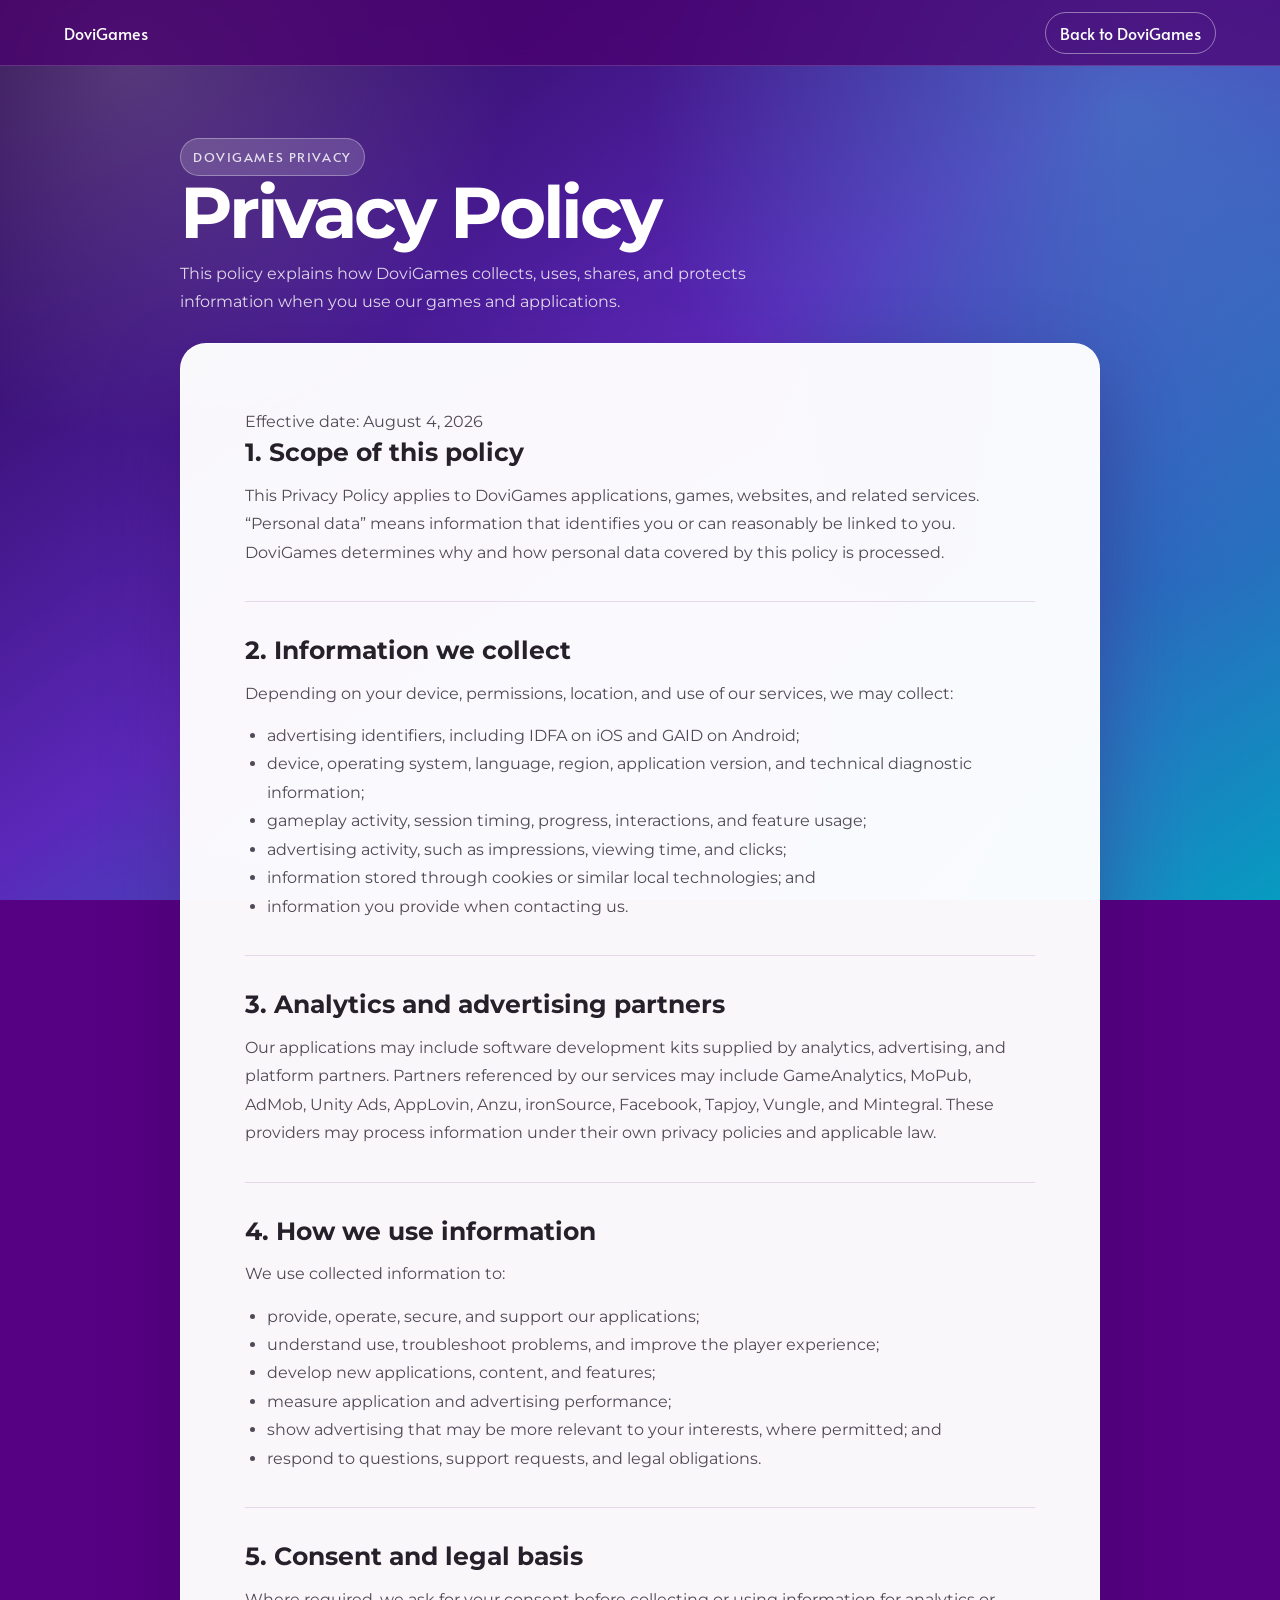
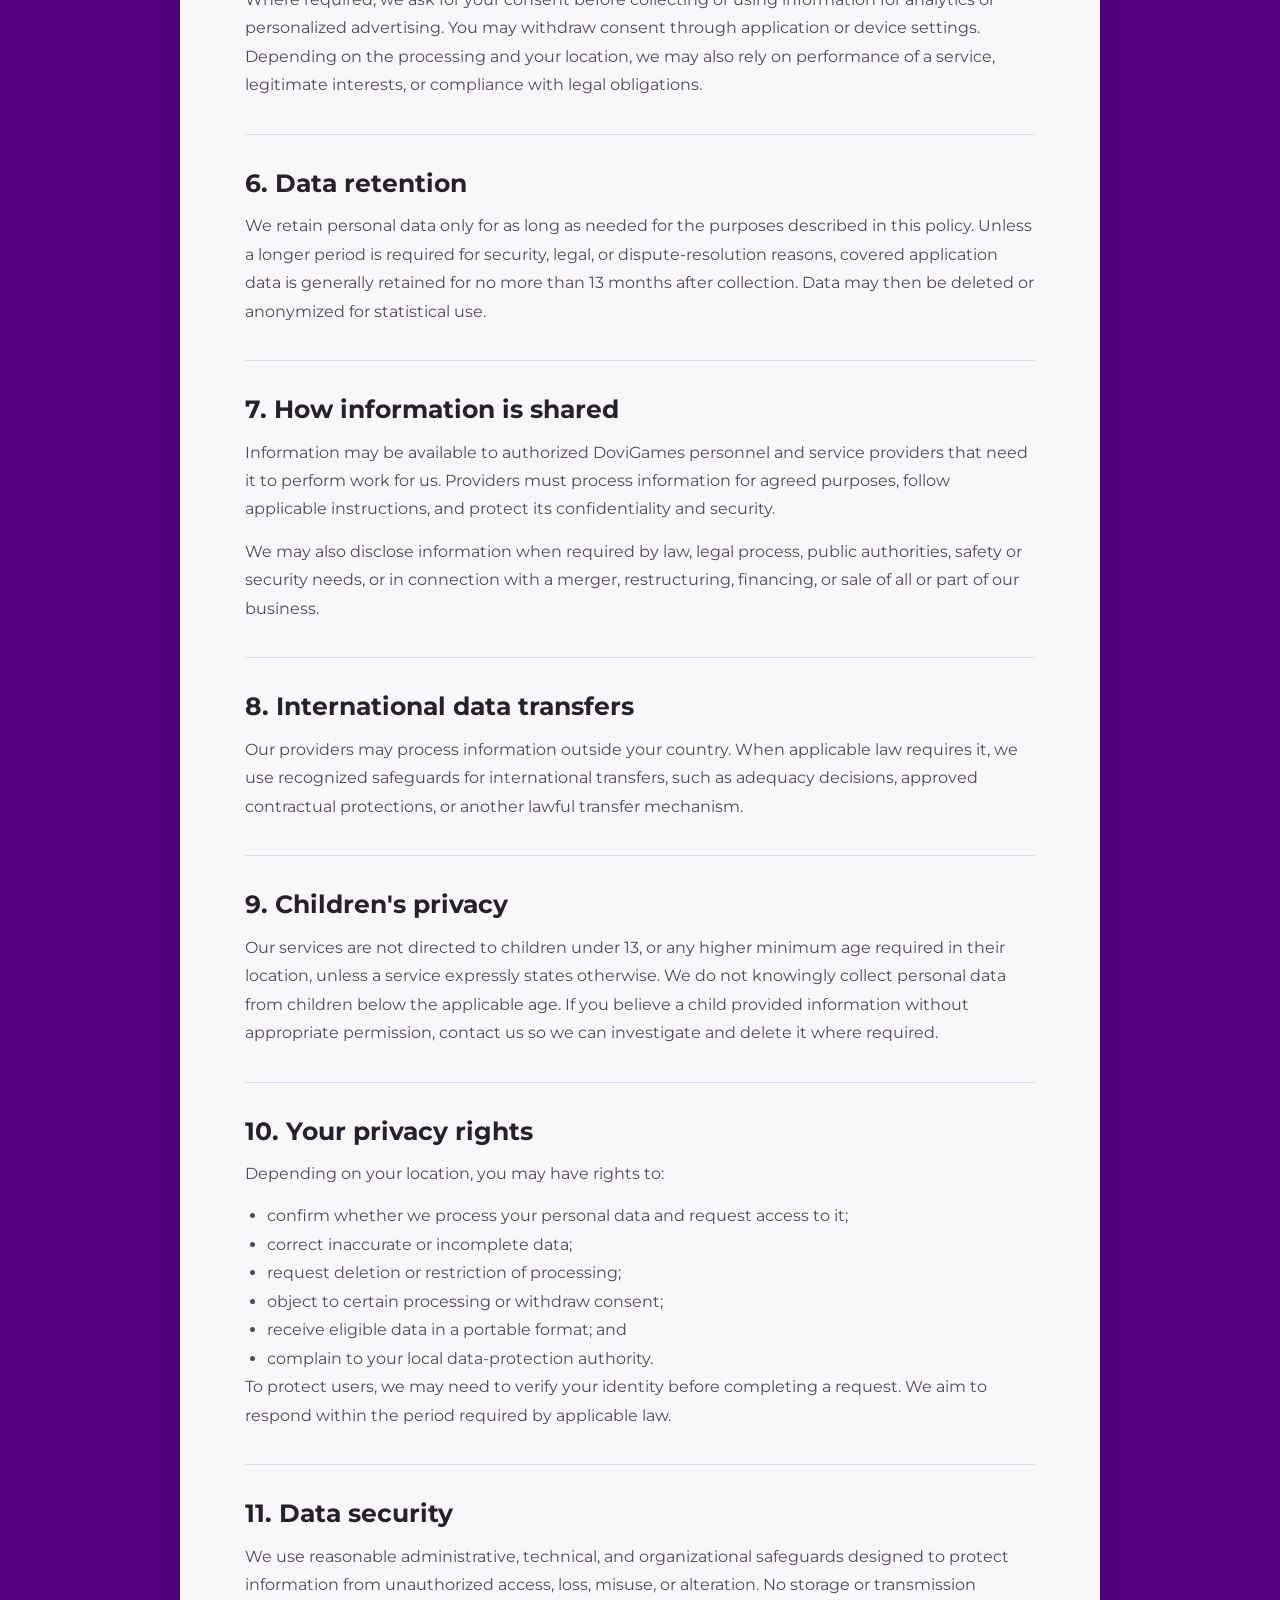
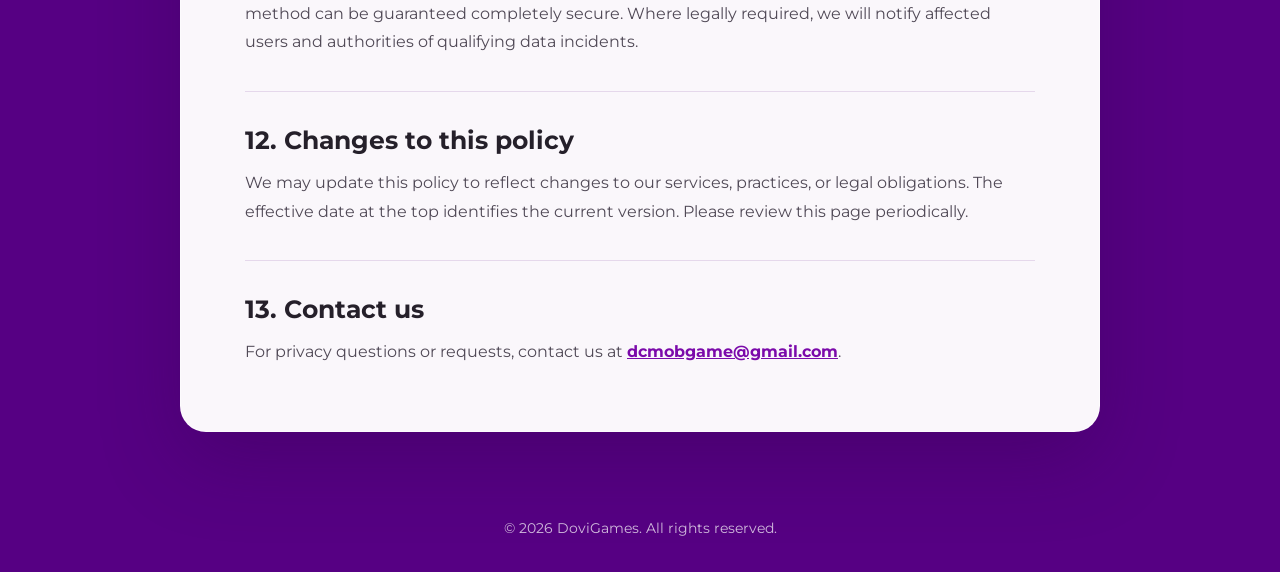
==== privacy-policy.html @ 254a9d7a "Add privacy page" ====
<!DOCTYPE html>
<html lang="en">
  <head>
    <meta charset="UTF-8" />
    <meta name="viewport" content="width=device-width, initial-scale=1.0" />
    <title>Privacy Policy</title>
    <link rel="icon" href="./image/favicon.ico" type="image/x-icon" />
    <link rel="preconnect" href="https://fonts.googleapis.com" />
    <link rel="preconnect" href="https://fonts.gstatic.com" crossorigin />
    <link href="https://fonts.googleapis.com/css2?family=Alata&family=Montserrat:wght@400;700&display=swap" rel="stylesheet" />
    <link rel="stylesheet" href="./css/terms.css" />
  </head>
  <body class="privacy-theme">
    <div class="legal-page">
      <header class="legal-nav">
        <a class="brand" href="./index.html">DoviGames</a>
        <a class="back-link" href="./index.html">Back to DoviGames</a>
      </header>

      <main class="legal-shell">
        <div class="legal-intro">
          <p class="platform-label">DoviGames Privacy</p>
          <h1>Privacy Policy</h1>
          <p>This policy explains how DoviGames collects, uses, shares, and protects information when you use our games and applications.</p>
        </div>

        <article class="legal-card">
          <p class="effective-date">Effective date: August 4, 2026</p>

          <section>
            <h2>1. Scope of this policy</h2>
            <p>This Privacy Policy applies to DoviGames applications, games, websites, and related services. “Personal data” means information that identifies you or can reasonably be linked to you. DoviGames determines why and how personal data covered by this policy is processed.</p>
          </section>

          <section>
            <h2>2. Information we collect</h2>
            <p>Depending on your device, permissions, location, and use of our services, we may collect:</p>
            <ul>
              <li>advertising identifiers, including IDFA on iOS and GAID on Android;</li>
              <li>device, operating system, language, region, application version, and technical diagnostic information;</li>
              <li>gameplay activity, session timing, progress, interactions, and feature usage;</li>
              <li>advertising activity, such as impressions, viewing time, and clicks;</li>
              <li>information stored through cookies or similar local technologies; and</li>
              <li>information you provide when contacting us.</li>
            </ul>
          </section>

          <section>
            <h2>3. Analytics and advertising partners</h2>
            <p>Our applications may include software development kits supplied by analytics, advertising, and platform partners. Partners referenced by our services may include GameAnalytics, MoPub, AdMob, Unity Ads, AppLovin, Anzu, ironSource, Facebook, Tapjoy, Vungle, and Mintegral. These providers may process information under their own privacy policies and applicable law.</p>
          </section>

          <section>
            <h2>4. How we use information</h2>
            <p>We use collected information to:</p>
            <ul>
              <li>provide, operate, secure, and support our applications;</li>
              <li>understand use, troubleshoot problems, and improve the player experience;</li>
              <li>develop new applications, content, and features;</li>
              <li>measure application and advertising performance;</li>
              <li>show advertising that may be more relevant to your interests, where permitted; and</li>
              <li>respond to questions, support requests, and legal obligations.</li>
            </ul>
          </section>

          <section>
            <h2>5. Consent and legal basis</h2>
            <p>Where required, we ask for your consent before collecting or using information for analytics or personalized advertising. You may withdraw consent through application or device settings. Depending on the processing and your location, we may also rely on performance of a service, legitimate interests, or compliance with legal obligations.</p>
          </section>

          <section>
            <h2>6. Data retention</h2>
            <p>We retain personal data only for as long as needed for the purposes described in this policy. Unless a longer period is required for security, legal, or dispute-resolution reasons, covered application data is generally retained for no more than 13 months after collection. Data may then be deleted or anonymized for statistical use.</p>
          </section>

          <section>
            <h2>7. How information is shared</h2>
            <p>Information may be available to authorized DoviGames personnel and service providers that need it to perform work for us. Providers must process information for agreed purposes, follow applicable instructions, and protect its confidentiality and security.</p>
            <p>We may also disclose information when required by law, legal process, public authorities, safety or security needs, or in connection with a merger, restructuring, financing, or sale of all or part of our business.</p>
          </section>

          <section>
            <h2>8. International data transfers</h2>
            <p>Our providers may process information outside your country. When applicable law requires it, we use recognized safeguards for international transfers, such as adequacy decisions, approved contractual protections, or another lawful transfer mechanism.</p>
          </section>

          <section>
            <h2>9. Children's privacy</h2>
            <p>Our services are not directed to children under 13, or any higher minimum age required in their location, unless a service expressly states otherwise. We do not knowingly collect personal data from children below the applicable age. If you believe a child provided information without appropriate permission, contact us so we can investigate and delete it where required.</p>
          </section>

          <section>
            <h2>10. Your privacy rights</h2>
            <p>Depending on your location, you may have rights to:</p>
            <ul>
              <li>confirm whether we process your personal data and request access to it;</li>
              <li>correct inaccurate or incomplete data;</li>
              <li>request deletion or restriction of processing;</li>
              <li>object to certain processing or withdraw consent;</li>
              <li>receive eligible data in a portable format; and</li>
              <li>complain to your local data-protection authority.</li>
            </ul>
            <p>To protect users, we may need to verify your identity before completing a request. We aim to respond within the period required by applicable law.</p>
          </section>

          <section>
            <h2>11. Data security</h2>
            <p>We use reasonable administrative, technical, and organizational safeguards designed to protect information from unauthorized access, loss, misuse, or alteration. No storage or transmission method can be guaranteed completely secure. Where legally required, we will notify affected users and authorities of qualifying data incidents.</p>
          </section>

          <section>
            <h2>12. Changes to this policy</h2>
            <p>We may update this policy to reflect changes to our services, practices, or legal obligations. The effective date at the top identifies the current version. Please review this page periodically.</p>
          </section>

          <section>
            <h2>13. Contact us</h2>
            <p>For privacy questions or requests, contact us at <a href="mailto:dcmobgame@gmail.com">dcmobgame@gmail.com</a>.</p>
          </section>
        </article>
      </main>

      <footer class="legal-footer">© 2026 DoviGames. All rights reserved.</footer>
    </div>
  </body>
</html>
---- css/terms.css ----
:root {
  color-scheme: light;
  --purple-deep: #560083;
  --purple: #8801c2;
  --purple-bright: #a938d4;
  --ink: #25202a;
  --muted: #6f6774;
  --line: rgba(99, 29, 132, 0.14);
  --accent: #7b0aaa;
  --gradient-start: #39005f;
  --gradient-middle: #7614aa;
  --gradient-end: #b32fc5;
  --glow-primary: rgba(255, 121, 198, 0.34);
  --glow-secondary: rgba(119, 101, 255, 0.38);
}

.ios-theme {
  --gradient-start: #26003f;
  --gradient-middle: #5f159d;
  --gradient-end: #bd2c91;
  --glow-primary: rgba(255, 111, 181, 0.42);
  --glow-secondary: rgba(108, 132, 255, 0.42);
}

.google-play-theme {
  --gradient-start: #160044;
  --gradient-middle: #40239a;
  --gradient-end: #087eaa;
  --glow-primary: rgba(36, 218, 212, 0.32);
  --glow-secondary: rgba(121, 91, 255, 0.46);
}

.privacy-theme {
  --gradient-start: #220044;
  --gradient-middle: #5b28ba;
  --gradient-end: #079bc1;
  --glow-primary: rgba(36, 220, 210, 0.34);
  --glow-secondary: rgba(182, 76, 255, 0.42);
}

* {
  box-sizing: border-box;
}

html {
  scroll-behavior: smooth;
}

body {
  margin: 0;
  color: var(--ink);
  background: var(--purple-deep);
  font-family: "Montserrat", "PingFang SC", "Microsoft YaHei", sans-serif;
}

a {
  color: inherit;
}

a:focus-visible {
  outline: 3px solid #ffd86b;
  outline-offset: 4px;
}

.legal-page {
  min-height: 100vh;
  background:
    radial-gradient(circle at 10% 6%, rgba(255, 255, 255, 0.2) 0, transparent 24rem),
    radial-gradient(circle at 88% 12%, var(--glow-primary) 0, transparent 30rem),
    radial-gradient(circle at 52% 94%, var(--glow-secondary) 0, transparent 34rem),
    linear-gradient(145deg, var(--gradient-start) 0%, var(--gradient-middle) 48%, var(--gradient-end) 100%);
  background-attachment: fixed;
}

.legal-nav {
  position: sticky;
  top: 0;
  z-index: 10;
  display: flex;
  align-items: center;
  justify-content: space-between;
  min-height: 66px;
  padding: 0 5vw;
  color: #fff;
  background: rgba(75, 0, 111, 0.74);
  border-bottom: 1px solid rgba(255, 255, 255, 0.16);
  backdrop-filter: blur(16px);
}

.brand,
.back-link {
  font-family: "Alata", sans-serif;
  font-weight: 400;
  text-decoration: none;
}

.back-link {
  padding: 9px 14px;
  border: 1px solid rgba(255, 255, 255, 0.42);
  border-radius: 999px;
  transition: background 0.2s ease, border-color 0.2s ease;
}

.back-link:hover {
  background: rgba(255, 255, 255, 0.14);
  border-color: #fff;
}

.legal-shell {
  width: min(100% - 32px, 920px);
  margin: 0 auto;
  padding: 72px 0 88px;
}

.legal-intro {
  margin-bottom: 28px;
  color: #fff;
}

.platform-label {
  display: inline-block;
  margin: 0 0 14px;
  padding: 7px 12px;
  font-family: "Alata", sans-serif;
  font-size: 0.82rem;
  letter-spacing: 0.12em;
  text-transform: uppercase;
  background: rgba(255, 255, 255, 0.16);
  border: 1px solid rgba(255, 255, 255, 0.32);
  border-radius: 999px;
}

.legal-intro h1 {
  margin: 0 0 12px;
  font-size: clamp(2.3rem, 7vw, 4.5rem);
  line-height: 1;
  letter-spacing: -0.045em;
}

.legal-intro p {
  max-width: 650px;
  margin: 0;
  color: rgba(255, 255, 255, 0.82);
  line-height: 1.7;
}

.legal-card {
  padding: clamp(28px, 6vw, 64px);
  background: rgba(255, 255, 255, 0.97);
  border: 1px solid rgba(255, 255, 255, 0.58);
  border-radius: 26px;
  box-shadow: 0 28px 80px rgba(44, 0, 64, 0.28);
}

.effective-date {
  margin: 0 0 26px;
  color: var(--muted);
  font-size: 0.9rem;
}

.official-eula {
  display: flex;
  align-items: center;
  justify-content: space-between;
  gap: 18px;
  margin-bottom: 40px;
  padding: 18px 20px;
  color: #fff;
  font-weight: 700;
  line-height: 1.5;
  text-decoration: none;
  background: linear-gradient(135deg, var(--purple), var(--purple-bright));
  border-radius: 16px;
}

.official-eula span:last-child {
  font-size: 1.5rem;
}

.legal-card section + section {
  margin-top: 34px;
  padding-top: 32px;
  border-top: 1px solid var(--line);
}

.legal-card h2 {
  margin: 0 0 12px;
  font-size: clamp(1.2rem, 3vw, 1.55rem);
  line-height: 1.35;
}

.legal-card p,
.legal-card li {
  color: #504956;
  font-size: 1rem;
  line-height: 1.78;
}

.legal-card p {
  margin: 0;
}

.legal-card p + p {
  margin-top: 14px;
}

.legal-card ul {
  margin: 14px 0 0;
  padding-left: 22px;
}

.legal-card a:not(.official-eula) {
  color: var(--accent);
  font-weight: 700;
}

.legal-footer {
  padding: 0 16px 36px;
  color: rgba(255, 255, 255, 0.72);
  text-align: center;
  font-size: 0.85rem;
}

@media (max-width: 600px) {
  .legal-nav {
    min-height: 60px;
    padding: 0 16px;
  }

  .back-link {
    padding: 8px 11px;
    font-size: 0.84rem;
  }

  .legal-shell {
    width: min(100% - 20px, 920px);
    padding: 48px 0 58px;
  }

  .legal-card {
    border-radius: 20px;
  }

  .official-eula {
    align-items: flex-start;
  }
}
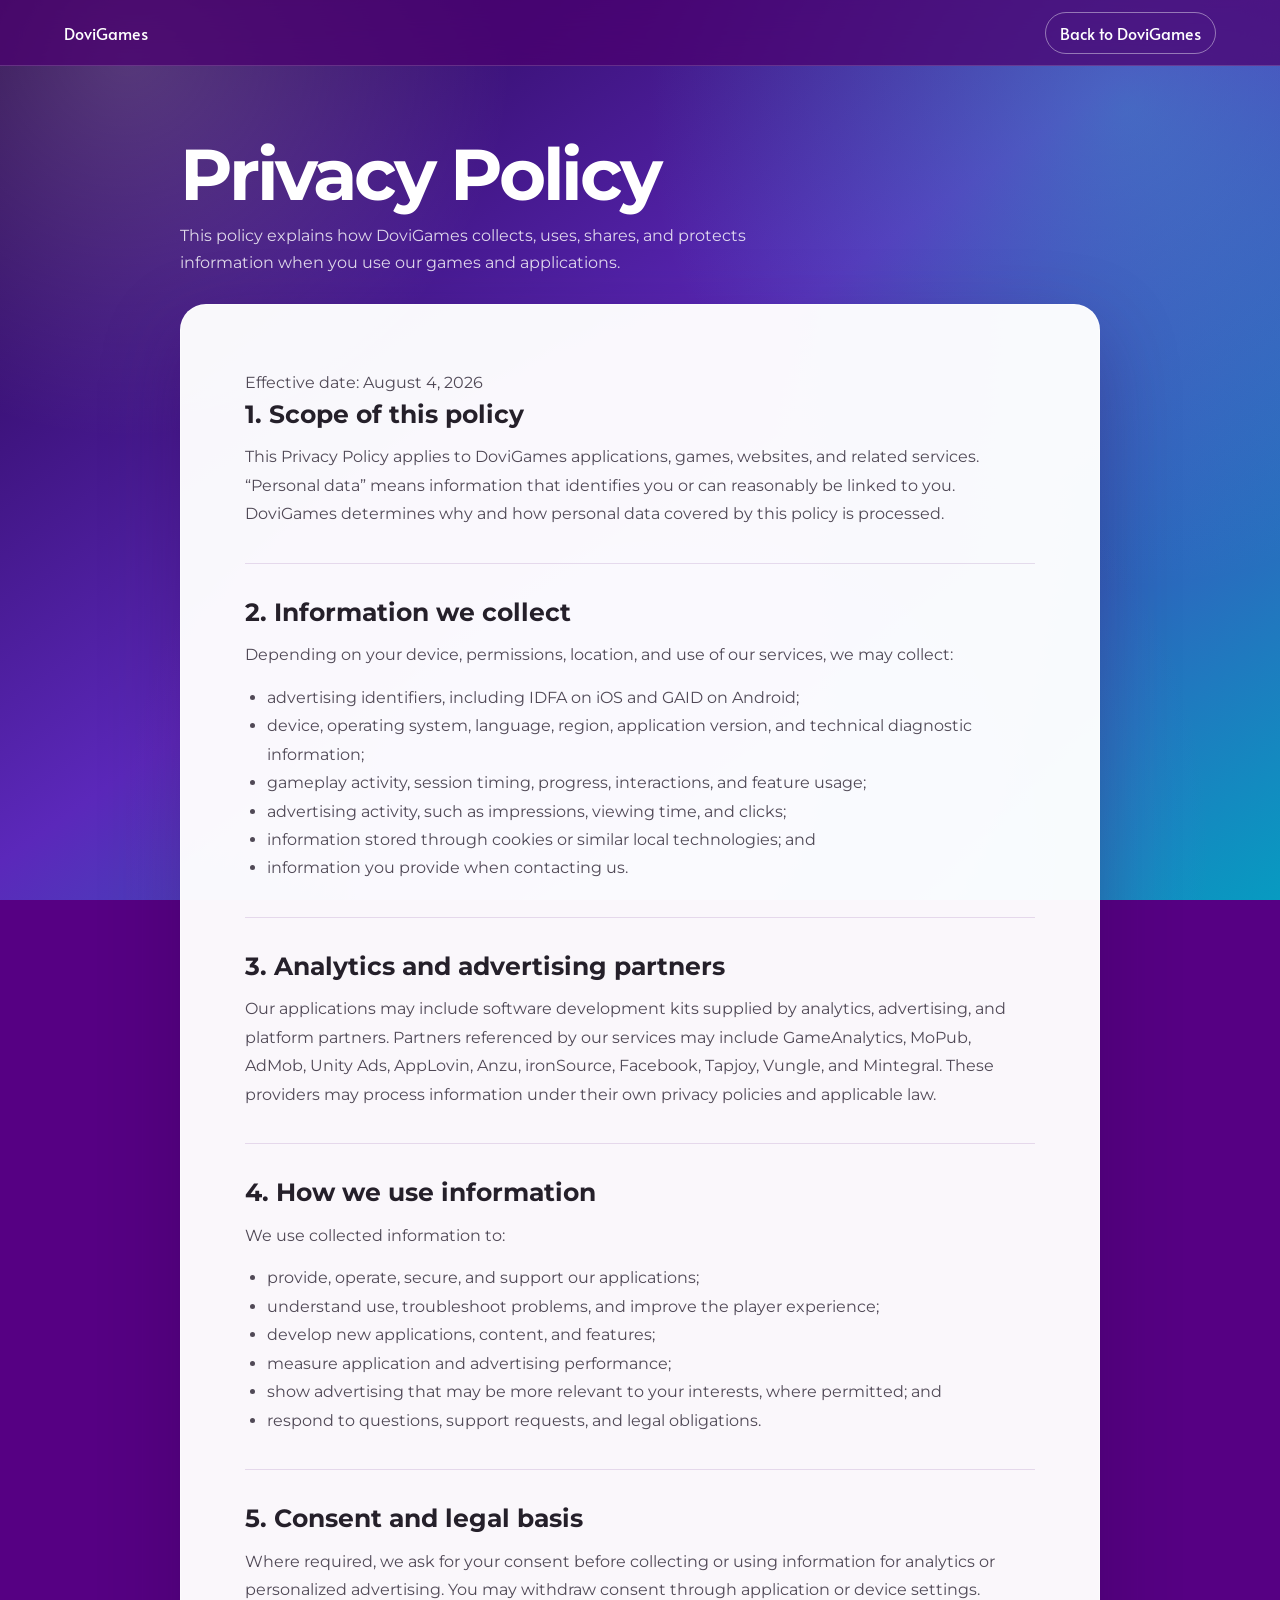
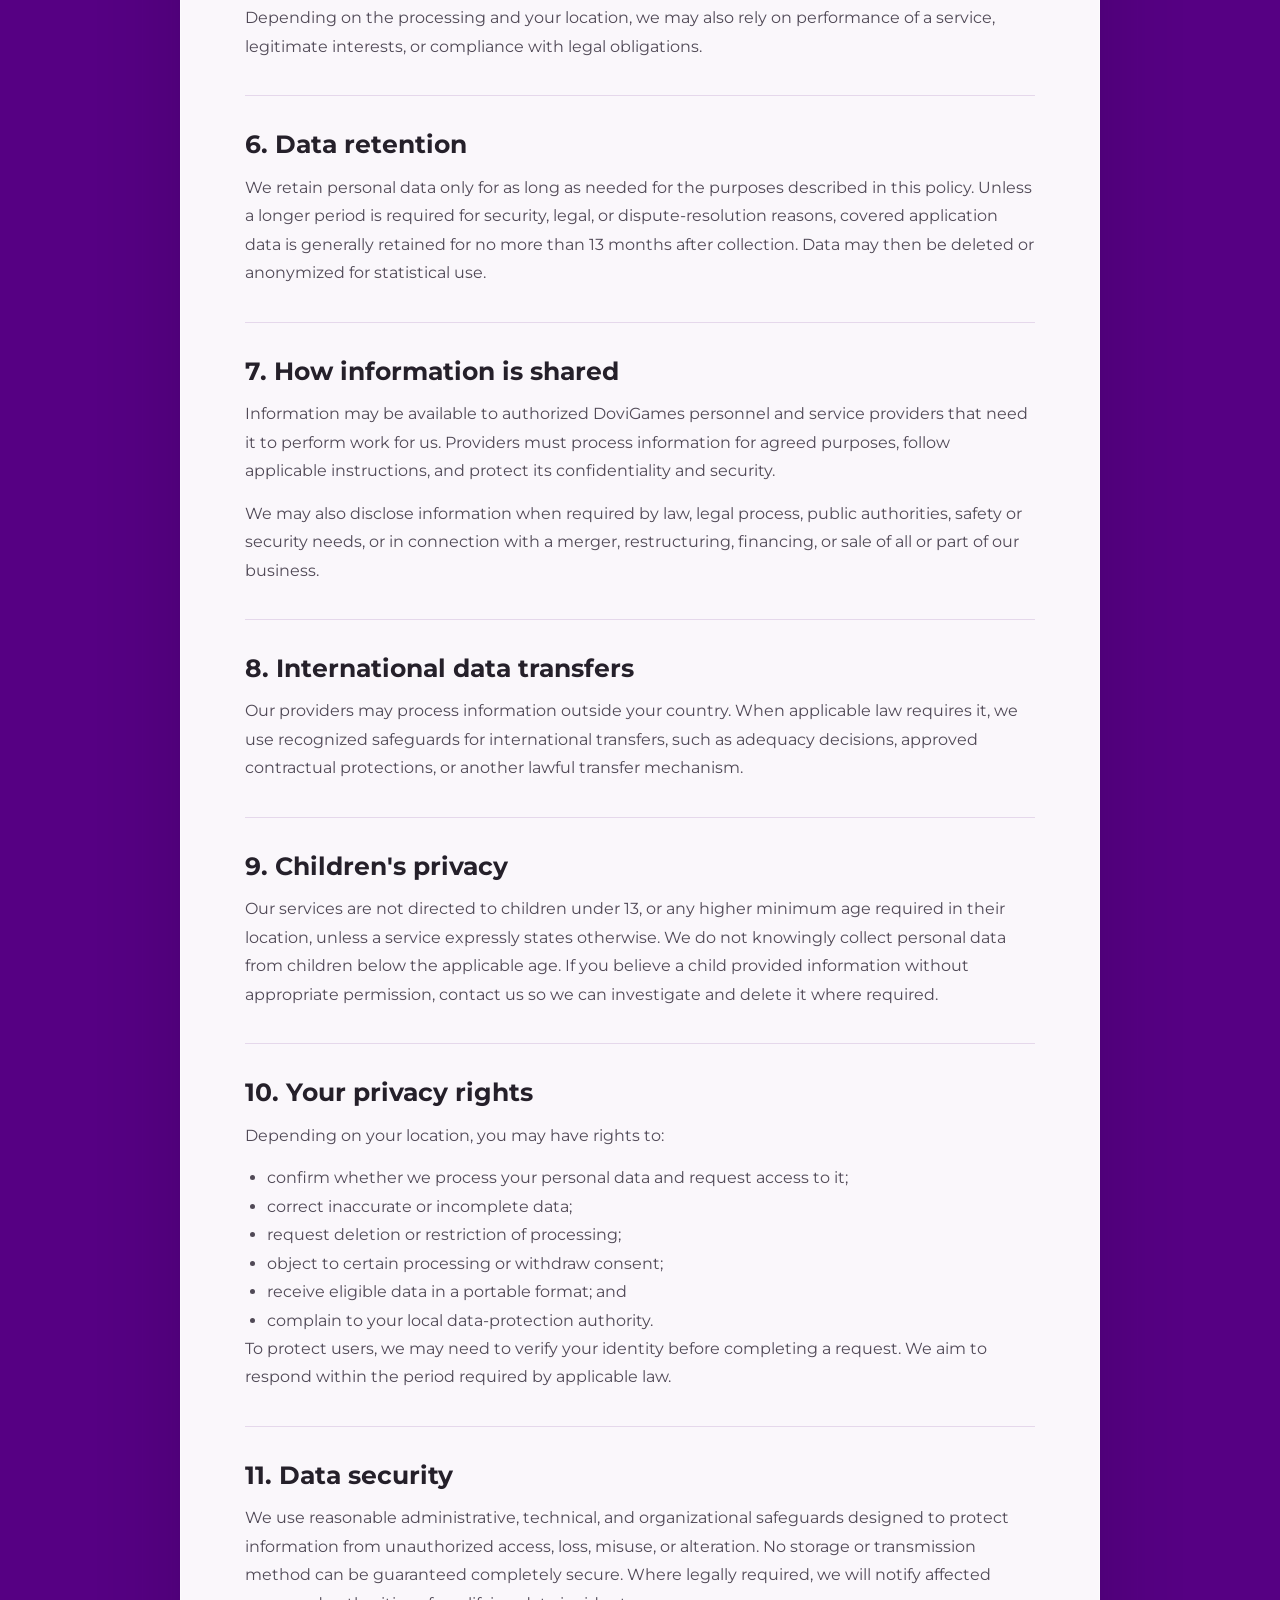
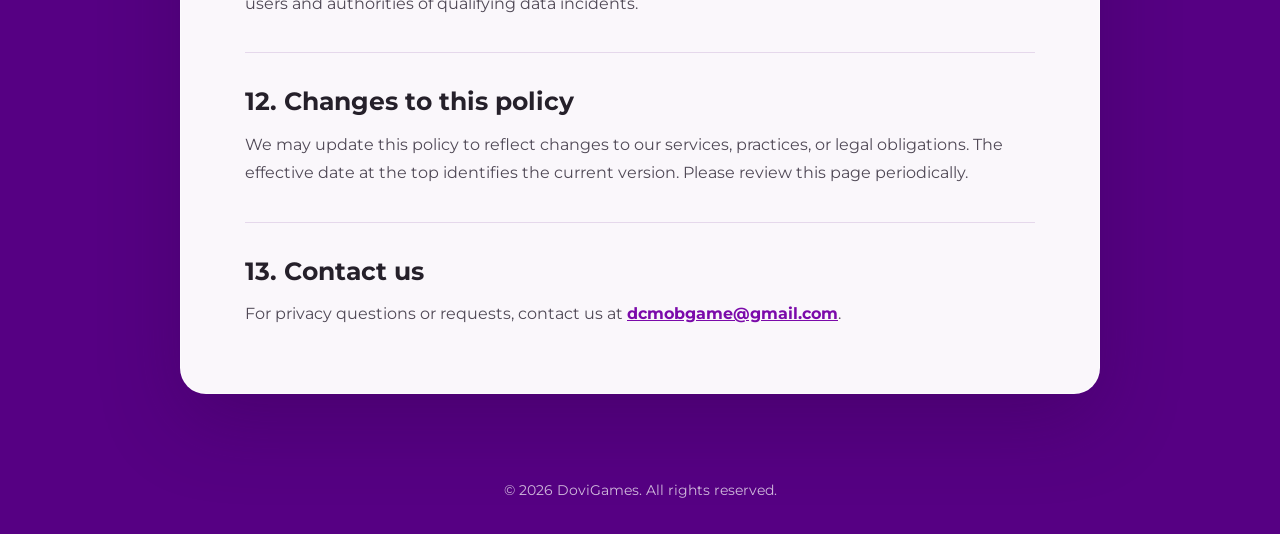
==== commit 531e584f: "html details" ====
--- a/privacy-policy.html
+++ b/privacy-policy.html
@@ -8,7 +8,7 @@
     <link rel="preconnect" href="https://fonts.googleapis.com" />
     <link rel="preconnect" href="https://fonts.gstatic.com" crossorigin />
     <link href="https://fonts.googleapis.com/css2?family=Alata&family=Montserrat:wght@400;700&display=swap" rel="stylesheet" />
-    <link rel="stylesheet" href="./css/terms.css" />
+    <link rel="stylesheet" href="./css/terms.css?v=20260805-2" />
   </head>
   <body class="privacy-theme">
     <div class="legal-page">
@@ -19,7 +19,6 @@
 
       <main class="legal-shell">
         <div class="legal-intro">
-          <p class="platform-label">DoviGames Privacy</p>
           <h1>Privacy Policy</h1>
           <p>This policy explains how DoviGames collects, uses, shares, and protects information when you use our games and applications.</p>
         </div>
--- a/css/terms.css
+++ b/css/terms.css
@@ -117,17 +117,18 @@
   color: #fff;
 }
 
-.platform-label {
-  display: inline-block;
-  margin: 0 0 14px;
-  padding: 7px 12px;
+.legal-intro .platform-label {
+  display: block;
+  margin: 0 0 10px;
+  padding: 0;
+  color: rgba(255, 255, 255, 0.62);
   font-family: "Alata", sans-serif;
-  font-size: 0.82rem;
-  letter-spacing: 0.12em;
+  font-size: 0.72rem;
+  letter-spacing: 0.16em;
   text-transform: uppercase;
-  background: rgba(255, 255, 255, 0.16);
-  border: 1px solid rgba(255, 255, 255, 0.32);
-  border-radius: 999px;
+  background: none;
+  border: 0;
+  border-radius: 0;
 }
 
 .legal-intro h1 {
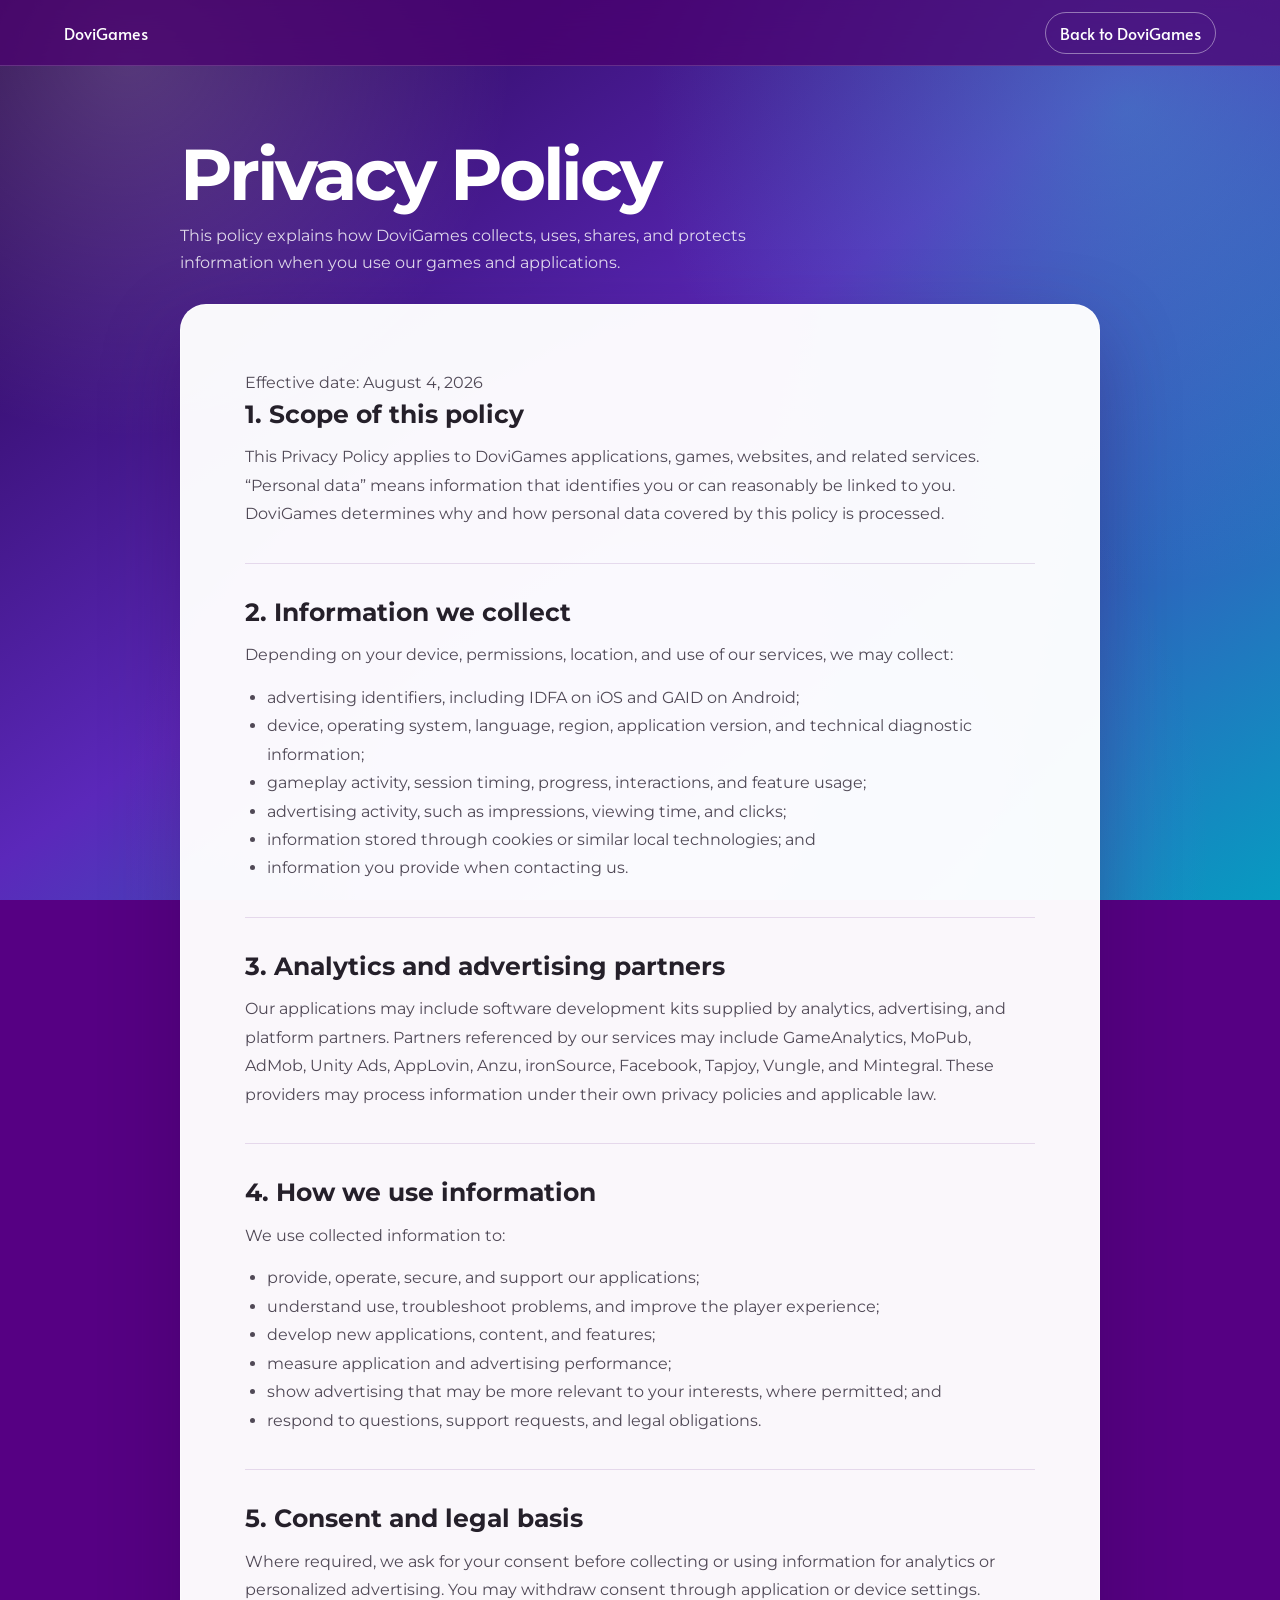
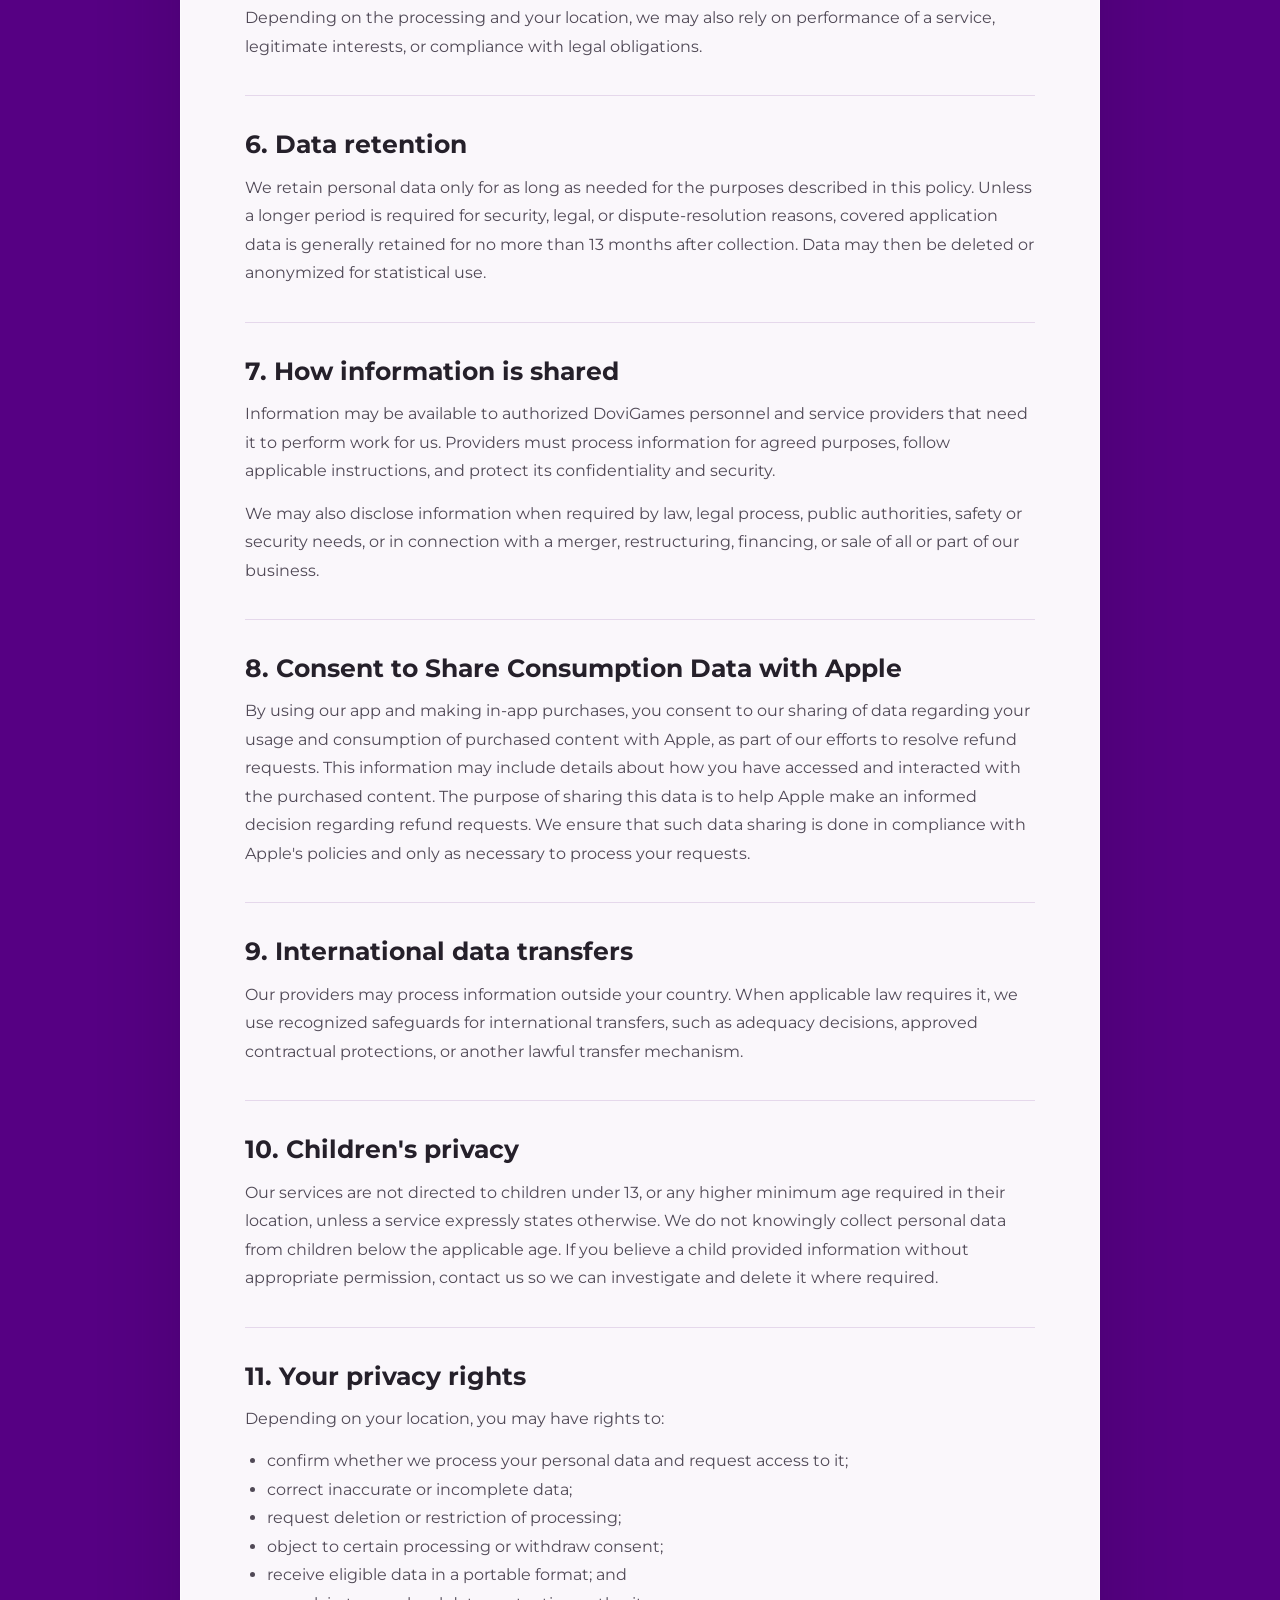
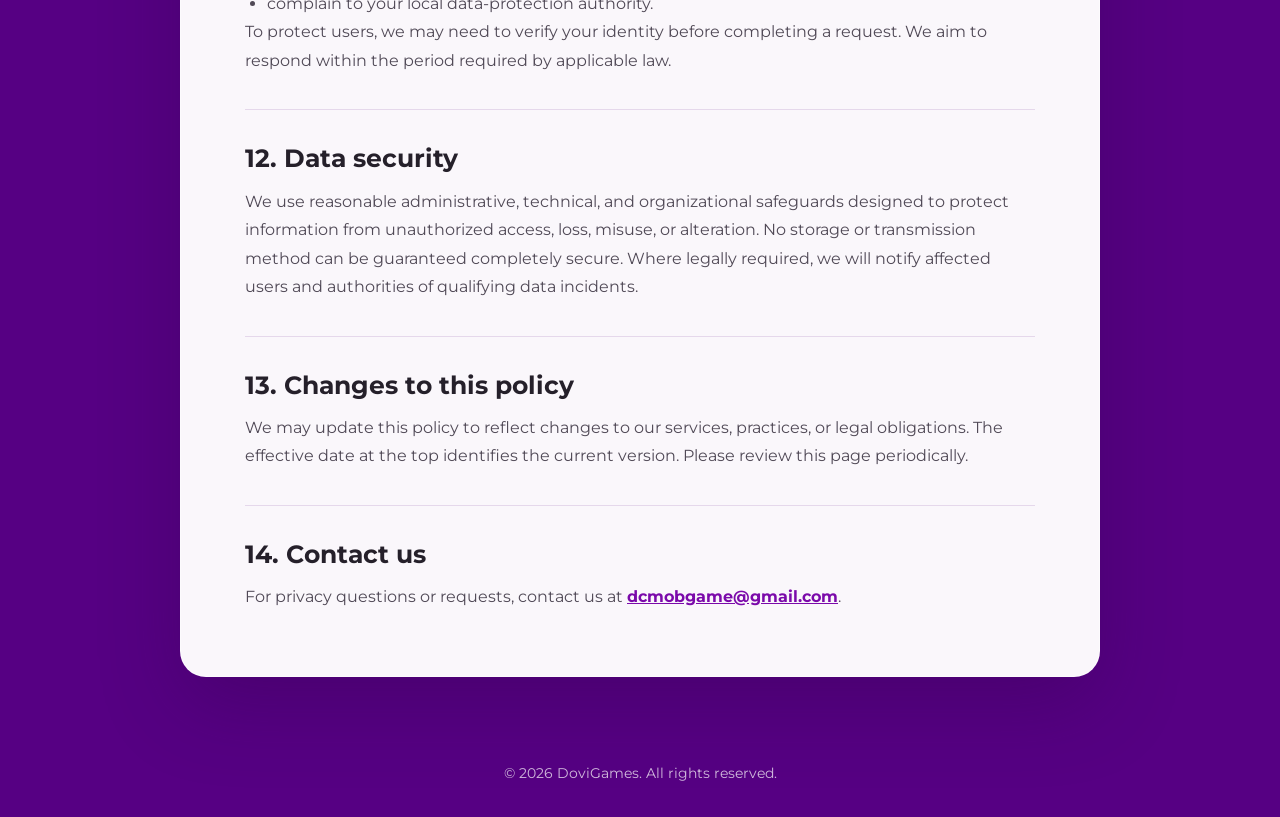
==== commit 1aa2ed90: "add privacy-policy lines" ====
--- a/privacy-policy.html
+++ b/privacy-policy.html
@@ -79,17 +79,22 @@
           </section>
 
           <section>
-            <h2>8. International data transfers</h2>
+            <h2>8. Consent to Share Consumption Data with Apple</h2>
+            <p>By using our app and making in-app purchases, you consent to our sharing of data regarding your usage and consumption of purchased content with Apple, as part of our efforts to resolve refund requests. This information may include details about how you have accessed and interacted with the purchased content. The purpose of sharing this data is to help Apple make an informed decision regarding refund requests. We ensure that such data sharing is done in compliance with Apple's policies and only as necessary to process your requests.</p>
+          </section>
+
+          <section>
+            <h2>9. International data transfers</h2>
             <p>Our providers may process information outside your country. When applicable law requires it, we use recognized safeguards for international transfers, such as adequacy decisions, approved contractual protections, or another lawful transfer mechanism.</p>
           </section>
 
           <section>
-            <h2>9. Children's privacy</h2>
+            <h2>10. Children's privacy</h2>
             <p>Our services are not directed to children under 13, or any higher minimum age required in their location, unless a service expressly states otherwise. We do not knowingly collect personal data from children below the applicable age. If you believe a child provided information without appropriate permission, contact us so we can investigate and delete it where required.</p>
           </section>
 
           <section>
-            <h2>10. Your privacy rights</h2>
+            <h2>11. Your privacy rights</h2>
             <p>Depending on your location, you may have rights to:</p>
             <ul>
               <li>confirm whether we process your personal data and request access to it;</li>
@@ -103,17 +108,17 @@
           </section>
 
           <section>
-            <h2>11. Data security</h2>
+            <h2>12. Data security</h2>
             <p>We use reasonable administrative, technical, and organizational safeguards designed to protect information from unauthorized access, loss, misuse, or alteration. No storage or transmission method can be guaranteed completely secure. Where legally required, we will notify affected users and authorities of qualifying data incidents.</p>
           </section>
 
           <section>
-            <h2>12. Changes to this policy</h2>
+            <h2>13. Changes to this policy</h2>
             <p>We may update this policy to reflect changes to our services, practices, or legal obligations. The effective date at the top identifies the current version. Please review this page periodically.</p>
           </section>
 
           <section>
-            <h2>13. Contact us</h2>
+            <h2>14. Contact us</h2>
             <p>For privacy questions or requests, contact us at <a href="mailto:dcmobgame@gmail.com">dcmobgame@gmail.com</a>.</p>
           </section>
         </article>
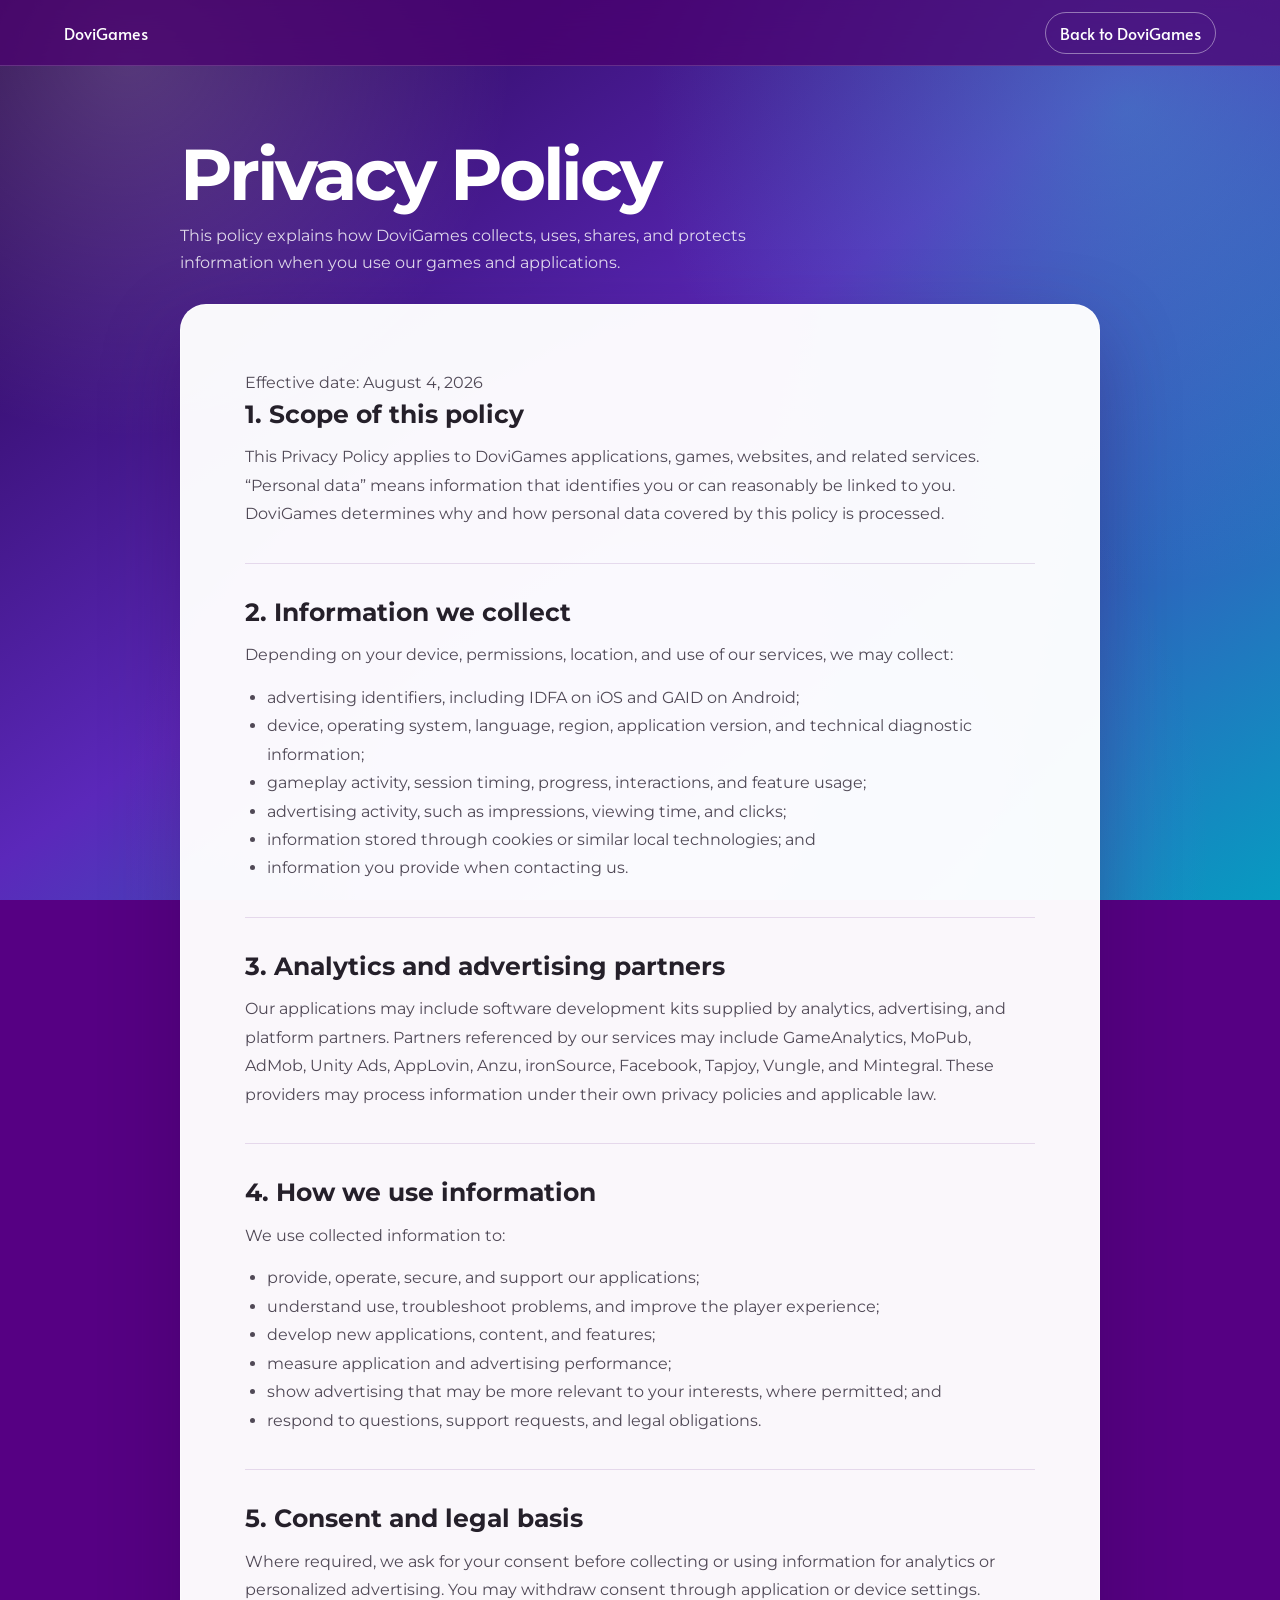
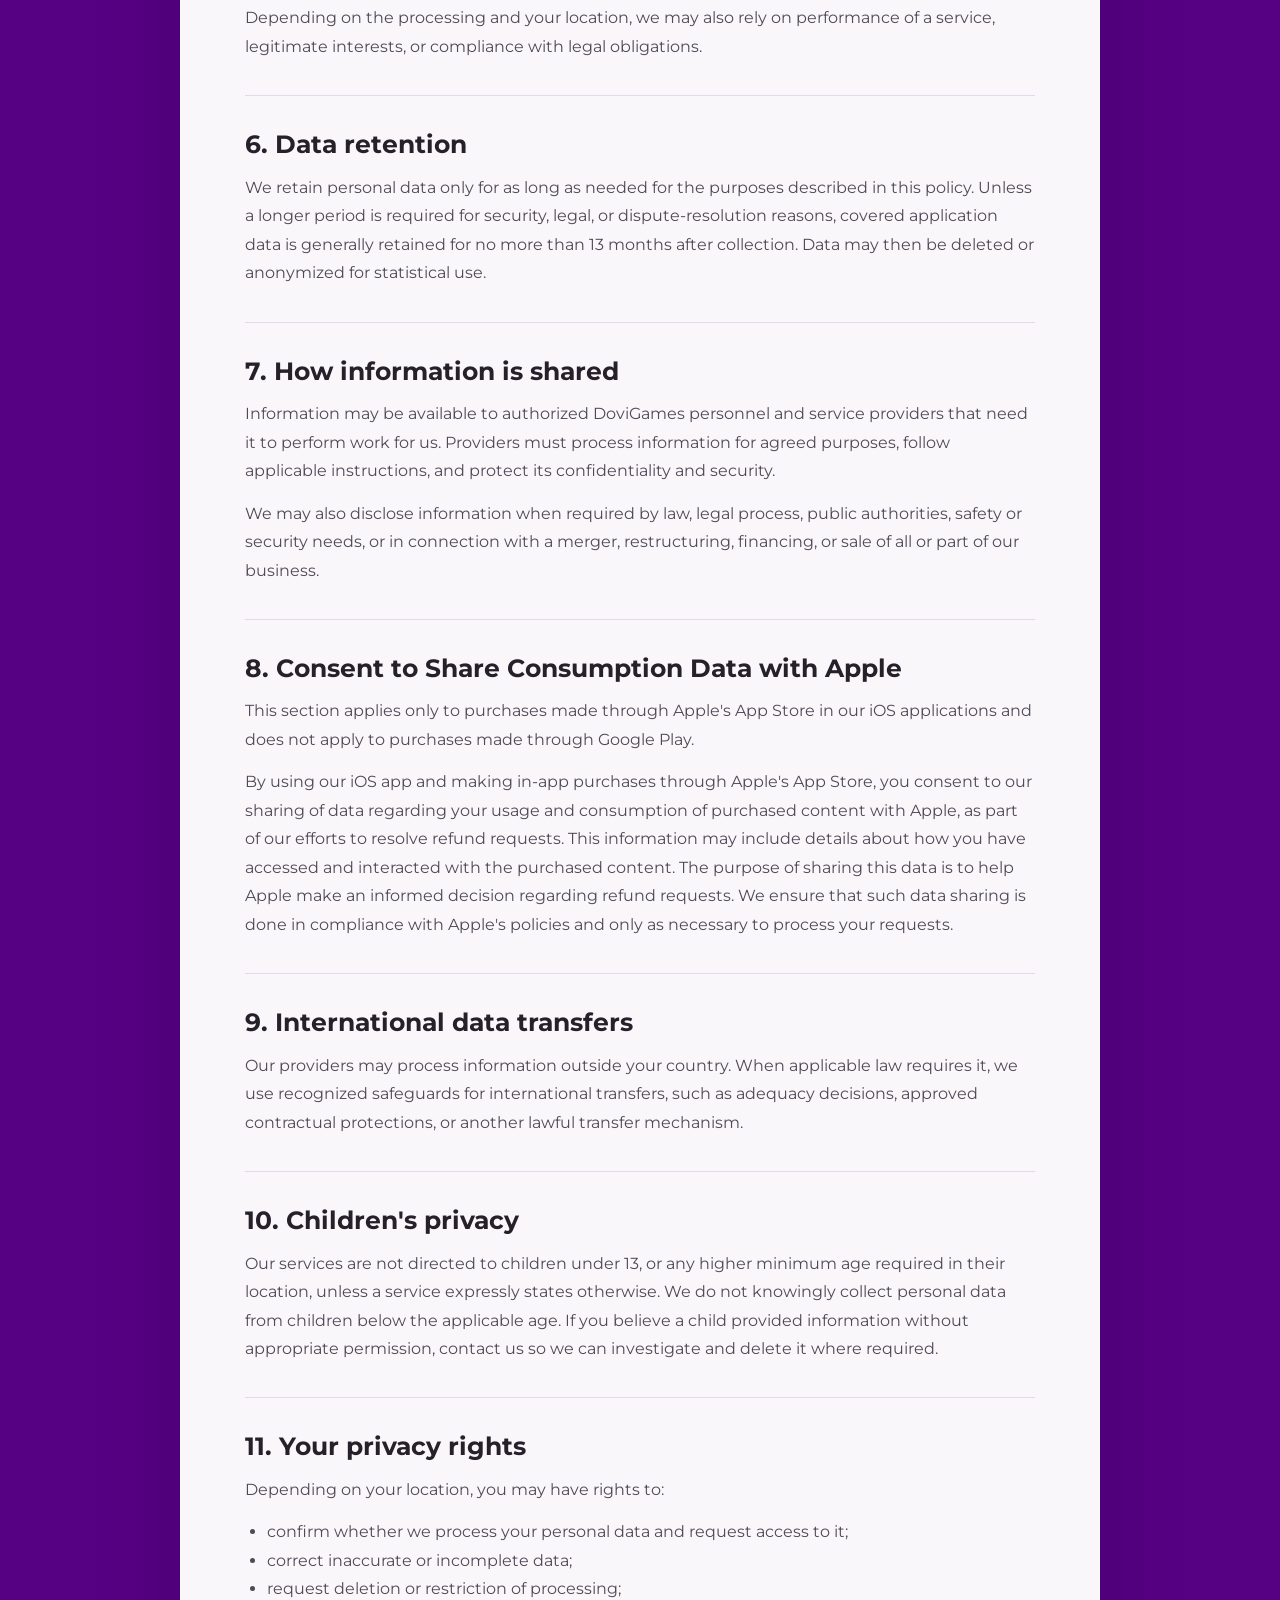
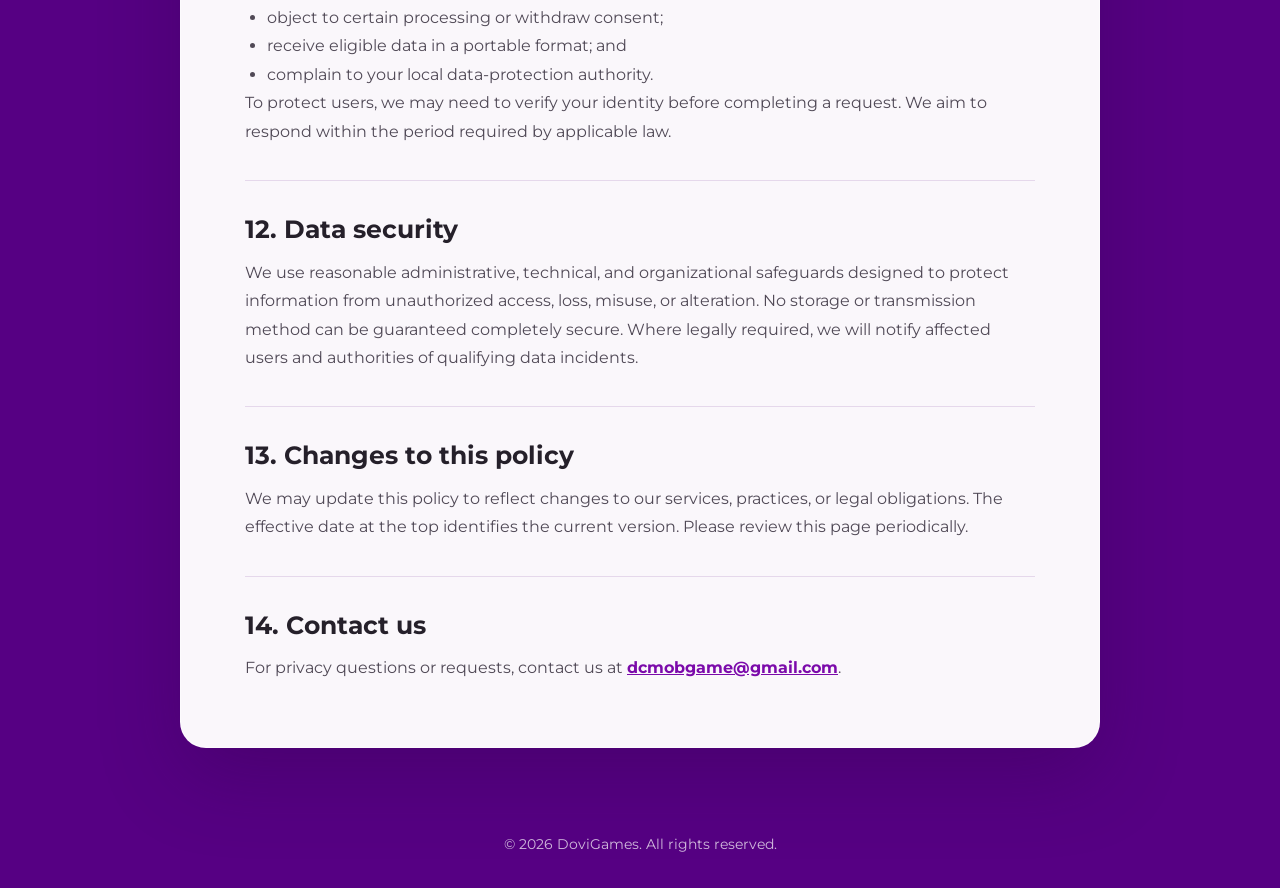
==== commit c523844b: "better text" ====
--- a/privacy-policy.html
+++ b/privacy-policy.html
@@ -80,7 +80,8 @@
 
           <section>
             <h2>8. Consent to Share Consumption Data with Apple</h2>
-            <p>By using our app and making in-app purchases, you consent to our sharing of data regarding your usage and consumption of purchased content with Apple, as part of our efforts to resolve refund requests. This information may include details about how you have accessed and interacted with the purchased content. The purpose of sharing this data is to help Apple make an informed decision regarding refund requests. We ensure that such data sharing is done in compliance with Apple's policies and only as necessary to process your requests.</p>
+            <p>This section applies only to purchases made through Apple's App Store in our iOS applications and does not apply to purchases made through Google Play.</p>
+            <p>By using our iOS app and making in-app purchases through Apple's App Store, you consent to our sharing of data regarding your usage and consumption of purchased content with Apple, as part of our efforts to resolve refund requests. This information may include details about how you have accessed and interacted with the purchased content. The purpose of sharing this data is to help Apple make an informed decision regarding refund requests. We ensure that such data sharing is done in compliance with Apple's policies and only as necessary to process your requests.</p>
           </section>
 
           <section>
